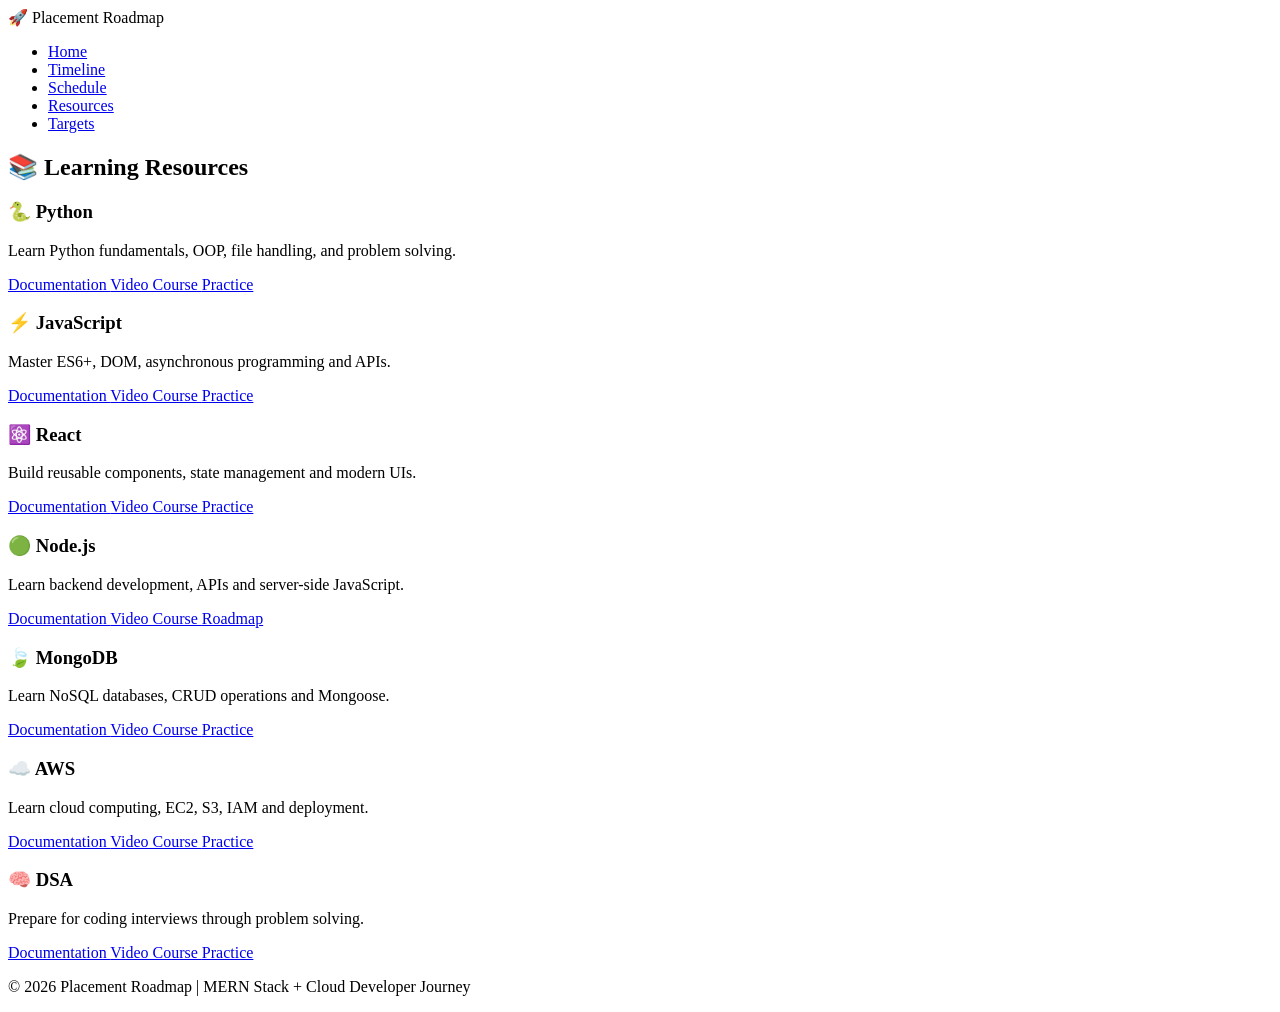
==== resources.html @ 5b6a541a "Add files via upload" ====
<!DOCTYPE html>
<html lang="en">
<head>
    <meta charset="UTF-8">
    <meta name="viewport" content="width=device-width, initial-scale=1.0">
    <title>Learning Resources | Placement Roadmap</title>

    <link rel="stylesheet" href="../css/style.css">
</head>
<body>

    <!-- =====================
         NAVBAR
    ====================== -->
    <nav class="navbar">
        <div class="nav-container">

            <div class="logo">
                🚀 Placement Roadmap
            </div>

            <ul class="nav-links">
                <li><a href="../index.html">Home</a></li>
                <li><a href="timeline.html">Timeline</a></li>
                <li><a href="schedule.html">Schedule</a></li>
                <li><a href="resources.html">Resources</a></li>
                <li><a href="targets.html">Targets</a></li>
            </ul>

        </div>
    </nav>

    <!-- =====================
         PAGE HEADER
    ====================== -->
    <section class="section">
        <div class="container">

            <h1 class="section-title">
                📚 Learning Resources
            </h1>

            <div class="grid grid-3">

                <!-- Python -->
                <div class="card resource-card">
                    <h3>🐍 Python</h3>

                    <p>
                        Learn Python fundamentals, OOP,
                        file handling, and problem solving.
                    </p>

                    <div class="resource-actions">
                        <a href="https://docs.python.org/3/" target="_blank" class="resource-btn">
                            Documentation
                        </a>

                        <a href="https://www.youtube.com/results?search_query=python+full+course"
                           target="_blank"
                           class="resource-btn">
                            Video Course
                        </a>

                        <a href="https://leetcode.com/"
                           target="_blank"
                           class="resource-btn">
                            Practice
                        </a>
                    </div>
                </div>

                <!-- JavaScript -->
                <div class="card resource-card">
                    <h3>⚡ JavaScript</h3>

                    <p>
                        Master ES6+, DOM, asynchronous
                        programming and APIs.
                    </p>

                    <div class="resource-actions">
                        <a href="https://developer.mozilla.org/en-US/docs/Web/JavaScript"
                           target="_blank"
                           class="resource-btn">
                            Documentation
                        </a>

                        <a href="https://www.youtube.com/results?search_query=javascript+full+course"
                           target="_blank"
                           class="resource-btn">
                            Video Course
                        </a>

                        <a href="https://javascript.info/"
                           target="_blank"
                           class="resource-btn">
                            Practice
                        </a>
                    </div>
                </div>

                <!-- React -->
                <div class="card resource-card">
                    <h3>⚛️ React</h3>

                    <p>
                        Build reusable components,
                        state management and modern UIs.
                    </p>

                    <div class="resource-actions">
                        <a href="https://react.dev/"
                           target="_blank"
                           class="resource-btn">
                            Documentation
                        </a>

                        <a href="https://www.youtube.com/results?search_query=react+full+course"
                           target="_blank"
                           class="resource-btn">
                            Video Course
                        </a>

                        <a href="https://react.dev/learn"
                           target="_blank"
                           class="resource-btn">
                            Practice
                        </a>
                    </div>
                </div>

                <!-- Node.js -->
                <div class="card resource-card">
                    <h3>🟢 Node.js</h3>

                    <p>
                        Learn backend development,
                        APIs and server-side JavaScript.
                    </p>

                    <div class="resource-actions">
                        <a href="https://nodejs.org/docs/latest/api/"
                           target="_blank"
                           class="resource-btn">
                            Documentation
                        </a>

                        <a href="https://www.youtube.com/results?search_query=nodejs+full+course"
                           target="_blank"
                           class="resource-btn">
                            Video Course
                        </a>

                        <a href="https://roadmap.sh/nodejs"
                           target="_blank"
                           class="resource-btn">
                            Roadmap
                        </a>
                    </div>
                </div>

                <!-- MongoDB -->
                <div class="card resource-card">
                    <h3>🍃 MongoDB</h3>

                    <p>
                        Learn NoSQL databases,
                        CRUD operations and Mongoose.
                    </p>

                    <div class="resource-actions">
                        <a href="https://www.mongodb.com/docs/"
                           target="_blank"
                           class="resource-btn">
                            Documentation
                        </a>

                        <a href="https://www.youtube.com/results?search_query=mongodb+full+course"
                           target="_blank"
                           class="resource-btn">
                            Video Course
                        </a>

                        <a href="https://www.mongodb.com/developer/"
                           target="_blank"
                           class="resource-btn">
                            Practice
                        </a>
                    </div>
                </div>

                <!-- AWS -->
                <div class="card resource-card">
                    <h3>☁️ AWS</h3>

                    <p>
                        Learn cloud computing,
                        EC2, S3, IAM and deployment.
                    </p>

                    <div class="resource-actions">
                        <a href="https://aws.amazon.com/training/"
                           target="_blank"
                           class="resource-btn">
                            Documentation
                        </a>

                        <a href="https://www.youtube.com/results?search_query=aws+for+beginners"
                           target="_blank"
                           class="resource-btn">
                            Video Course
                        </a>

                        <a href="https://skillbuilder.aws/"
                           target="_blank"
                           class="resource-btn">
                            Practice
                        </a>
                    </div>
                </div>

                <!-- DSA -->
                <div class="card resource-card">
                    <h3>🧠 DSA</h3>

                    <p>
                        Prepare for coding interviews
                        through problem solving.
                    </p>

                    <div class="resource-actions">
                        <a href="https://www.geeksforgeeks.org/data-structures/"
                           target="_blank"
                           class="resource-btn">
                            Documentation
                        </a>

                        <a href="https://www.youtube.com/results?search_query=dsa+full+course"
                           target="_blank"
                           class="resource-btn">
                            Video Course
                        </a>

                        <a href="https://leetcode.com/"
                           target="_blank"
                           class="resource-btn">
                            Practice
                        </a>
                    </div>
                </div>

            </div>

        </div>
    </section>

    <!-- =====================
         FOOTER
    ====================== -->
    <footer class="footer">
        <div class="container">
            <p>
                © 2026 Placement Roadmap |
                MERN Stack + Cloud Developer Journey
            </p>
        </div>
    </footer>

</body>
</html>
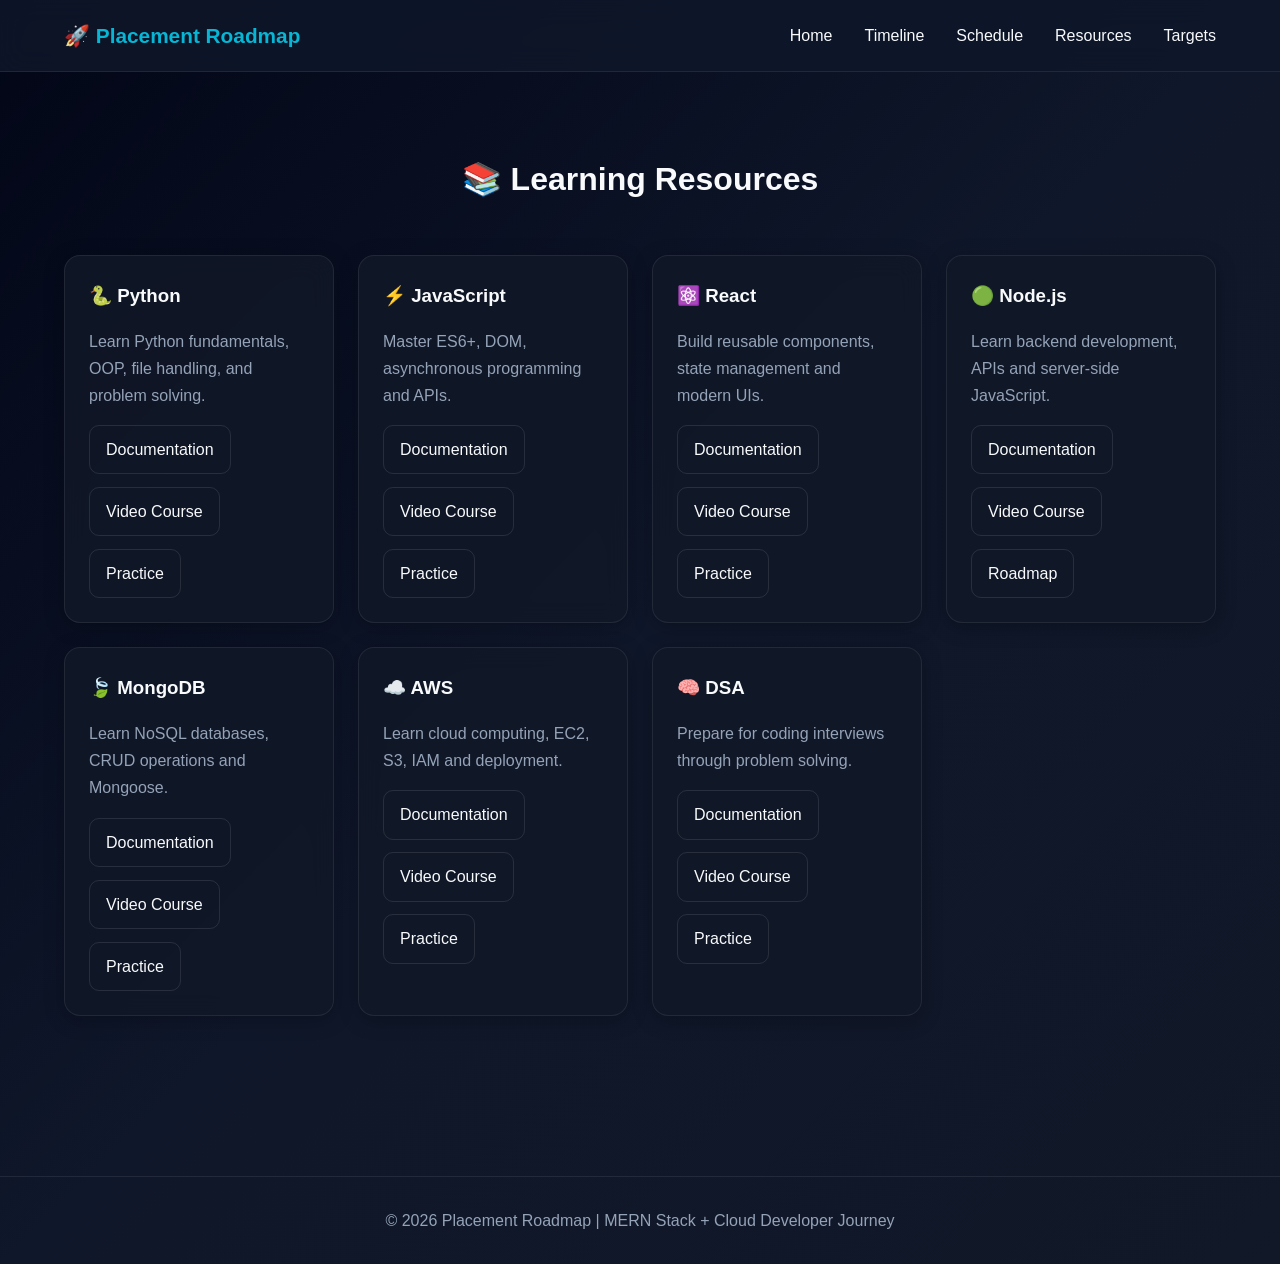
==== commit 924b0e38: "Update resources.html updated" ====
--- a/resources.html
+++ b/resources.html
@@ -5,7 +5,7 @@
     <meta name="viewport" content="width=device-width, initial-scale=1.0">
     <title>Learning Resources | Placement Roadmap</title>
 
-    <link rel="stylesheet" href="../css/style.css">
+    <link rel="stylesheet" href="style.css">
 </head>
 <body>
 
@@ -268,4 +268,4 @@
     </footer>
 
 </body>
-</html>+</html>
--- a/style.css
+++ b/style.css
@@ -0,0 +1,484 @@
+/* =========================
+   GOOGLE FONTS
+========================= */
+@import url('https://fonts.googleapis.com/css2?family=Inter:wght@300;400;500;600;700;800;900&display=swap');
+
+/* =========================
+   CSS VARIABLES
+========================= */
+:root {
+  --bg-primary: #0f172a;
+  --bg-secondary: #111827;
+  --bg-card: rgba(17, 24, 39, 0.85);
+
+  --text-primary: #f8fafc;
+  --text-secondary: #94a3b8;
+
+  --accent-cyan: #06b6d4;
+  --accent-green: #10b981;
+  --accent-purple: #8b5cf6;
+
+  --border-color: rgba(255, 255, 255, 0.08);
+
+  --shadow-sm: 0 4px 20px rgba(0,0,0,0.25);
+  --shadow-md: 0 8px 30px rgba(0,0,0,0.35);
+  --shadow-lg: 0 15px 50px rgba(0,0,0,0.5);
+
+  --radius-sm: 10px;
+  --radius-md: 16px;
+  --radius-lg: 24px;
+
+  --transition: all 0.3s ease;
+
+  --max-width: 1200px;
+}
+
+/* =========================
+   RESET
+========================= */
+* {
+  margin: 0;
+  padding: 0;
+  box-sizing: border-box;
+}
+
+html {
+  scroll-behavior: smooth;
+}
+
+body {
+  font-family: "Inter", sans-serif;
+  background: linear-gradient(
+    135deg,
+    #020617,
+    #0f172a,
+    #111827
+  );
+  color: var(--text-primary);
+  min-height: 100vh;
+  line-height: 1.7;
+}
+
+img {
+  max-width: 100%;
+}
+
+ul {
+  list-style: none;
+}
+
+a {
+  text-decoration: none;
+  color: inherit;
+}
+
+button {
+  cursor: pointer;
+  font-family: inherit;
+}
+
+/* =========================
+   CUSTOM SCROLLBAR
+========================= */
+::-webkit-scrollbar {
+  width: 8px;
+}
+
+::-webkit-scrollbar-track {
+  background: #0b1120;
+}
+
+::-webkit-scrollbar-thumb {
+  background: var(--accent-cyan);
+  border-radius: 50px;
+}
+
+/* =========================
+   CONTAINER
+========================= */
+.container {
+  width: 90%;
+  max-width: var(--max-width);
+  margin: auto;
+}
+
+/* =========================
+   NAVBAR
+========================= */
+.navbar {
+  position: sticky;
+  top: 0;
+  z-index: 999;
+  backdrop-filter: blur(14px);
+  background: rgba(15, 23, 42, 0.85);
+  border-bottom: 1px solid var(--border-color);
+}
+
+.nav-container {
+  width: 90%;
+  max-width: var(--max-width);
+  margin: auto;
+
+  display: flex;
+  justify-content: space-between;
+  align-items: center;
+
+  padding: 18px 0;
+}
+
+.logo {
+  font-size: 1.3rem;
+  font-weight: 800;
+  color: var(--accent-cyan);
+}
+
+.nav-links {
+  display: flex;
+  gap: 2rem;
+}
+
+.nav-links a {
+  position: relative;
+  font-weight: 500;
+  transition: var(--transition);
+}
+
+.nav-links a:hover {
+  color: var(--accent-cyan);
+}
+
+.nav-links a::after {
+  content: "";
+  position: absolute;
+  bottom: -6px;
+  left: 0;
+
+  width: 0%;
+  height: 2px;
+
+  background: var(--accent-cyan);
+  transition: var(--transition);
+}
+
+.nav-links a:hover::after {
+  width: 100%;
+}
+
+/* =========================
+   HERO
+========================= */
+.hero {
+  min-height: 80vh;
+
+  display: flex;
+  justify-content: center;
+  align-items: center;
+
+  text-align: center;
+}
+
+.hero-content h1 {
+  font-size: clamp(2.8rem, 7vw, 5rem);
+  font-weight: 900;
+  margin-bottom: 1rem;
+}
+
+.hero-content p {
+  color: var(--text-secondary);
+  font-size: 1.2rem;
+  margin-bottom: 2rem;
+}
+
+/* =========================
+   BUTTONS
+========================= */
+.btn {
+  display: inline-block;
+
+  padding: 14px 28px;
+  border-radius: 12px;
+
+  background: linear-gradient(
+    135deg,
+    var(--accent-cyan),
+    var(--accent-purple)
+  );
+
+  color: white;
+  font-weight: 700;
+
+  transition: var(--transition);
+}
+
+.btn:hover {
+  transform: scale(1.05);
+  box-shadow:
+    0 0 15px var(--accent-cyan),
+    0 0 35px rgba(6,182,212,.5);
+}
+
+/* =========================
+   SECTION
+========================= */
+.section {
+  padding: 80px 0;
+}
+
+.section-title {
+  text-align: center;
+  margin-bottom: 3rem;
+  font-size: 2rem;
+}
+
+/* =========================
+   CARDS
+========================= */
+.card {
+  background: var(--bg-card);
+
+  border: 1px solid var(--border-color);
+  border-radius: var(--radius-md);
+
+  padding: 1.5rem;
+
+  box-shadow: var(--shadow-sm);
+
+  transition: var(--transition);
+  backdrop-filter: blur(12px);
+}
+
+.card:hover {
+  transform: translateY(-5px);
+
+  border-color: rgba(6,182,212,.4);
+
+  box-shadow:
+    0 0 15px rgba(6,182,212,.2),
+    0 10px 40px rgba(0,0,0,.4);
+}
+
+/* =========================
+   GRID UTILITIES
+========================= */
+.grid {
+  display: grid;
+  gap: 1.5rem;
+}
+
+.grid-2 {
+  grid-template-columns: repeat(
+    auto-fit,
+    minmax(300px, 1fr)
+  );
+}
+
+.grid-3 {
+  grid-template-columns: repeat(
+    auto-fit,
+    minmax(250px, 1fr)
+  );
+}
+
+.grid-4 {
+  grid-template-columns: repeat(
+    auto-fit,
+    minmax(220px, 1fr)
+  );
+}
+
+/* =========================
+   FLEX UTILITIES
+========================= */
+.flex {
+  display: flex;
+}
+
+.flex-between {
+  display: flex;
+  justify-content: space-between;
+  align-items: center;
+}
+
+.flex-center {
+  display: flex;
+  justify-content: center;
+  align-items: center;
+}
+
+/* =========================
+   PROGRESS TRACKER
+========================= */
+.progress-card {
+  text-align: center;
+}
+
+.progress-bar {
+  width: 100%;
+  height: 14px;
+  border-radius: 50px;
+
+  overflow: hidden;
+  background: rgba(255,255,255,.1);
+
+  margin-top: 1rem;
+}
+
+.progress-fill {
+  height: 100%;
+  width: 65%;
+
+  border-radius: 50px;
+
+  background: linear-gradient(
+    90deg,
+    var(--accent-green),
+    var(--accent-cyan)
+  );
+
+  transition: width .4s ease;
+}
+
+.progress-text {
+  margin-top: 1rem;
+  font-weight: 700;
+  font-size: 1.2rem;
+}
+
+/* =========================
+   STATS
+========================= */
+.stat-card {
+  text-align: center;
+}
+
+.stat-card h2 {
+  color: var(--accent-cyan);
+  font-size: 2rem;
+}
+
+.stat-card p {
+  color: var(--text-secondary);
+}
+
+/* =========================
+   TIMELINE MONTH BADGES
+========================= */
+.badges {
+  display: flex;
+  flex-wrap: wrap;
+  gap: .6rem;
+  margin-top: 1rem;
+}
+
+.badge {
+  padding: .4rem .8rem;
+  border-radius: 999px;
+
+  font-size: .8rem;
+  font-weight: 600;
+
+  background: rgba(6,182,212,.15);
+  border: 1px solid rgba(6,182,212,.3);
+  color: var(--accent-cyan);
+}
+
+/* =========================
+   CHECKBOX TASKS
+========================= */
+.task {
+  display: flex;
+  align-items: center;
+  gap: 1rem;
+
+  padding: 1rem;
+  border-radius: 12px;
+
+  background: rgba(255,255,255,.03);
+  margin-bottom: .8rem;
+}
+
+.task input[type="checkbox"] {
+  width: 20px;
+  height: 20px;
+  accent-color: var(--accent-green);
+}
+
+.task label {
+  transition: var(--transition);
+}
+
+.task input:checked + label {
+  text-decoration: line-through;
+  opacity: .5;
+}
+
+/* =========================
+   RESOURCE CARDS
+========================= */
+.resource-card h3 {
+  margin-bottom: 1rem;
+}
+
+.resource-card p {
+  color: var(--text-secondary);
+  margin-bottom: 1rem;
+}
+
+.resource-actions {
+  display: flex;
+  gap: .8rem;
+  flex-wrap: wrap;
+}
+
+.resource-btn {
+  padding: 10px 16px;
+  border-radius: 10px;
+
+  border: 1px solid rgba(255,255,255,.1);
+
+  transition: var(--transition);
+}
+
+.resource-btn:hover {
+  background: var(--accent-cyan);
+  color: #fff;
+  transform: translateY(-2px);
+}
+
+/* =========================
+   FOOTER
+========================= */
+.footer {
+  border-top: 1px solid var(--border-color);
+
+  margin-top: 80px;
+  padding: 30px 0;
+
+  text-align: center;
+  color: var(--text-secondary);
+}
+
+/* =========================
+   RESPONSIVE
+========================= */
+@media (max-width: 768px) {
+
+  .nav-container {
+    flex-direction: column;
+    gap: 1rem;
+  }
+
+  .nav-links {
+    flex-wrap: wrap;
+    justify-content: center;
+    gap: 1rem;
+  }
+
+  .hero-content h1 {
+    font-size: 2.5rem;
+  }
+
+  .section {
+    padding: 60px 0;
+  }
+}
